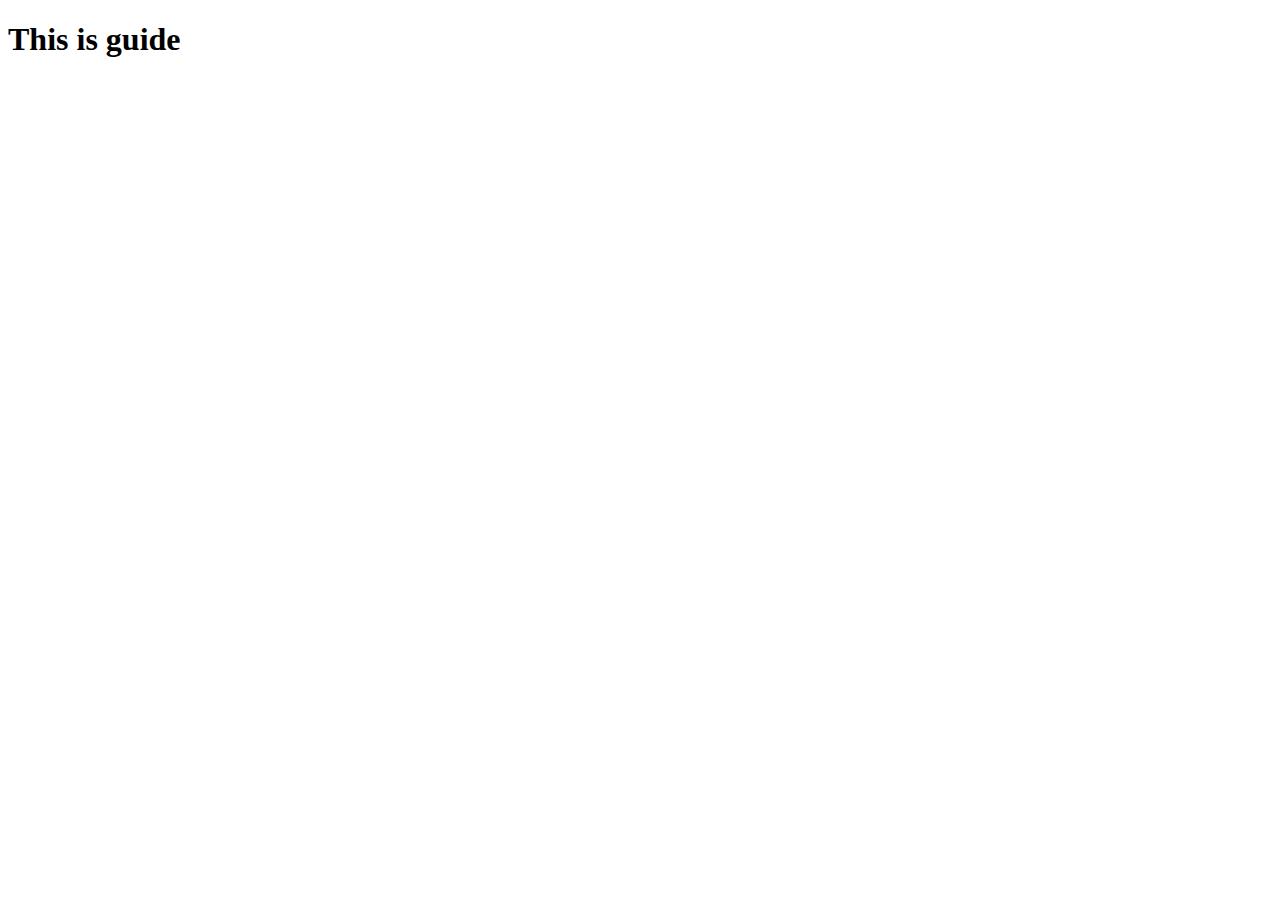
==== pradham/static/guide.html @ 5bf38ac7 "done: users api" ====
<!DOCTYPE html>
<html lang="en">
<head>
    <meta charset="UTF-8">
    <meta name="viewport" content="width=device-width, initial-scale=1.0">
    <title>Pradham . Guide</title>
</head>
<body>
    <h1>This is guide</h1>
</body>
</html>
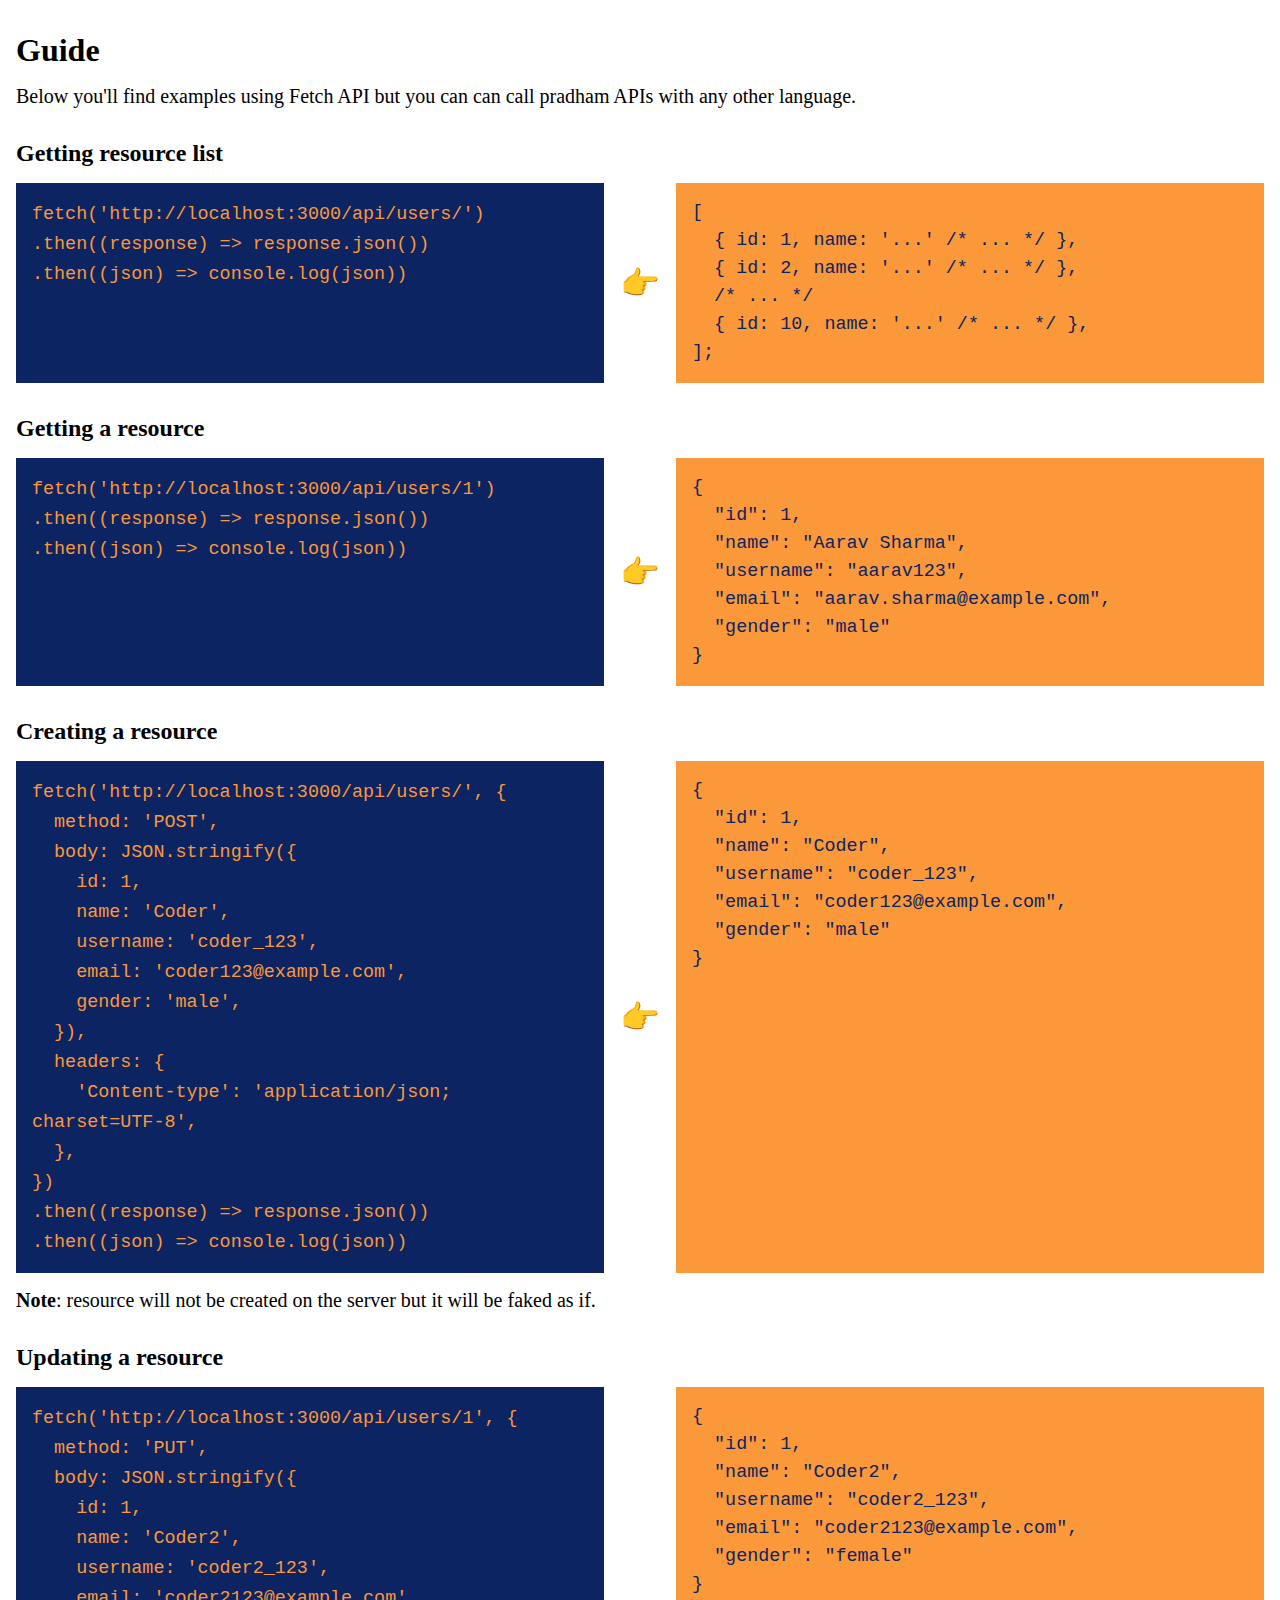
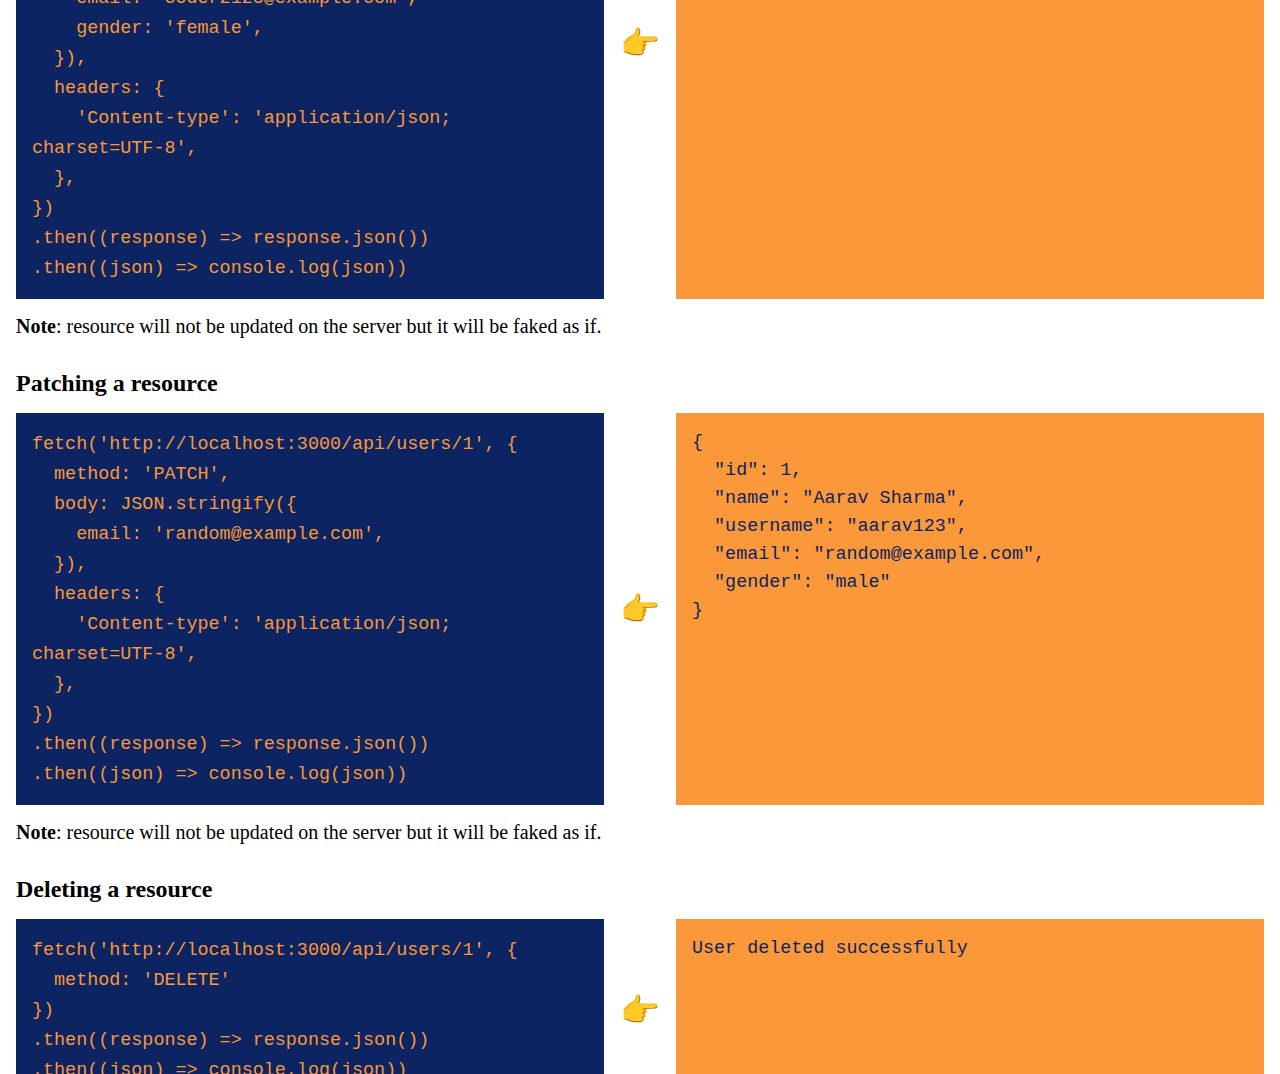
==== commit fd7ed793: "done: shuttle added" ====
--- a/pradham/static/guide.html
+++ b/pradham/static/guide.html
@@ -1,11 +1,276 @@
 <!DOCTYPE html>
 <html lang="en">
+
 <head>
     <meta charset="UTF-8">
     <meta name="viewport" content="width=device-width, initial-scale=1.0">
     <title>Pradham . Guide</title>
+    <link rel="stylesheet" href="./css/common.css">
+
+    <style>
+        body {
+            padding: 2rem 1rem;
+        }
+
+        p {
+            font-size: 1.25rem;
+            margin-top: 1rem;
+        }
+
+        .example {
+            margin-top: 2rem;
+        }
+
+        .example-heading {
+            margin-bottom: 1rem;
+        }
+
+        .example-preview {
+            display: flex;
+            justify-content: flex-start;
+            align-items: stretch;
+            gap: 1rem;
+        }
+
+        .example-code,
+        .example-response {
+            padding: 1rem;
+            font-size: 1.15rem;
+            line-height: 1.75rem;
+            flex: 1;
+            display: flex;
+        }
+
+        .example-code {
+            background-color: var(--bg-code);
+            color: var(--color-code);
+        }
+
+        .example-response {
+            background-color: var(--color-code);
+            color: var(--bg-code);
+        }
+
+        .indicator {
+            font-size: 2rem;
+            align-self: center;
+        }
+
+        .indicator.sm {
+            display: none;
+        }
+
+        @media (max-width: 1020px) {
+            .example-preview {
+                flex-direction: column;
+            }
+
+            .indicator.lg {
+                display: none;
+            };
+            
+            .indicator.sm {
+                display: block;
+            }
+        }
+    </style>
 </head>
+
 <body>
-    <h1>This is guide</h1>
+    <h1>Guide</h1>
+    <p>Below you'll find examples using Fetch API but you can can call pradham APIs with any other language.</p>
+
+    <div class="example">
+        <h2 class="example-heading">Getting resource list</h2>
+        <div class="example-preview">
+            <div class="example-code">
+                <div>
+                    <code>
+                        fetch('http://localhost:3000/api/users/')<br/>
+                        .then((response) => response.json())<br/>
+                        .then((json) => console.log(json))
+                    </code>
+                </div>
+            </div>
+            <div class="indicator lg">👉</div>
+            <div class="indicator sm">👇</div>
+            <div class="example-response">
+                <code>
+                [<br/>&nbsp;&nbsp;{ id: 1, name: '...' /* ... */ },<br/>
+                &nbsp;&nbsp;{ id: 2, name: '...' /* ... */ },<br/>
+                &nbsp;&nbsp;/* ... */<br/>
+                &nbsp;&nbsp;{ id: 10, name: '...' /* ... */ },<br/>
+                ];
+                </code>
+            </div>
+        </div>
+    </div>
+
+    <div class="example">
+        <h2 class="example-heading">Getting a resource</h2>
+        <div class="example-preview">
+            <div class="example-code">
+                <div>
+                    <code>
+                        fetch('http://localhost:3000/api/users/1')<br/>
+                        .then((response) => response.json())<br/>
+                        .then((json) => console.log(json))
+                    </code>
+                </div>
+            </div>
+            <div class="indicator lg">👉</div>
+            <div class="indicator sm">👇</div>
+            <div class="example-response">
+                <code>
+                {<br/>&nbsp;&nbsp;"id": 1,<br/>
+                &nbsp;&nbsp;"name": "Aarav Sharma",<br/>
+                &nbsp;&nbsp;"username": "aarav123",<br/>
+                &nbsp;&nbsp;"email": "aarav.sharma@example.com",<br/>
+                &nbsp;&nbsp;"gender": "male"<br/>
+                }
+                </code>
+            </div>
+        </div>
+    </div>
+
+    <div class="example">
+        <h2 class="example-heading">Creating a resource</h2>
+        <div class="example-preview">
+            <div class="example-code">
+                <div>
+                    <code>
+                        fetch('http://localhost:3000/api/users/', {<br/>
+                            &nbsp;&nbsp;method: 'POST',<br/>
+                            &nbsp;&nbsp;body: JSON.stringify({<br/>
+                                &nbsp;&nbsp;&nbsp;&nbsp;id: 1,<br/>
+                                &nbsp;&nbsp;&nbsp;&nbsp;name: 'Coder',<br/>
+                                &nbsp;&nbsp;&nbsp;&nbsp;username: 'coder_123',<br/>
+                                &nbsp;&nbsp;&nbsp;&nbsp;email: 'coder123@example.com',<br/>
+                                &nbsp;&nbsp;&nbsp;&nbsp;gender: 'male',<br/>
+                                &nbsp;&nbsp;}),<br/>
+                                &nbsp;&nbsp;headers: {<br/>
+                                    &nbsp;&nbsp;&nbsp;&nbsp;'Content-type': 'application/json; charset=UTF-8',<br/>
+                                    &nbsp;&nbsp;},<br/>
+                        })<br/>
+                        .then((response) => response.json())<br/>
+                        .then((json) => console.log(json))
+                    </code>
+                </div>
+            </div>
+            <div class="indicator lg">👉</div>
+            <div class="indicator sm">👇</div>
+            <div class="example-response">
+                <code>
+                    {<br/>&nbsp;&nbsp;"id": 1,<br/>
+                    &nbsp;&nbsp;"name": "Coder",<br/>
+                    &nbsp;&nbsp;"username": "coder_123",<br/>
+                    &nbsp;&nbsp;"email": "coder123@example.com",<br/>
+                    &nbsp;&nbsp;"gender": "male"<br/>
+                    }
+                </code>
+            </div>
+        </div>
+    </div>
+    <p><b>Note</b>: resource will not be created on the server but it will be faked as if.</p>
+
+    <div class="example">
+        <h2 class="example-heading">Updating a resource</h2>
+        <div class="example-preview">
+            <div class="example-code">
+                <div>
+                    <code>
+                        fetch('http://localhost:3000/api/users/1', {<br/>
+                            &nbsp;&nbsp;method: 'PUT',<br/>
+                            &nbsp;&nbsp;body: JSON.stringify({<br/>
+                                &nbsp;&nbsp;&nbsp;&nbsp;id: 1,<br/>
+                                &nbsp;&nbsp;&nbsp;&nbsp;name: 'Coder2',<br/>
+                                &nbsp;&nbsp;&nbsp;&nbsp;username: 'coder2_123',<br/>
+                                &nbsp;&nbsp;&nbsp;&nbsp;email: 'coder2123@example.com',<br/>
+                                &nbsp;&nbsp;&nbsp;&nbsp;gender: 'female',<br/>
+                                &nbsp;&nbsp;}),<br/>
+                                &nbsp;&nbsp;headers: {<br/>
+                                    &nbsp;&nbsp;&nbsp;&nbsp;'Content-type': 'application/json; charset=UTF-8',<br/>
+                                    &nbsp;&nbsp;},<br/>
+                        })<br/>
+                        .then((response) => response.json())<br/>
+                        .then((json) => console.log(json))
+                    </code>
+                </div>
+            </div>
+            <div class="indicator lg">👉</div>
+            <div class="indicator sm">👇</div>
+            <div class="example-response">
+                <code>
+                    {<br/>&nbsp;&nbsp;"id": 1,<br/>
+                    &nbsp;&nbsp;"name": "Coder2",<br/>
+                    &nbsp;&nbsp;"username": "coder2_123",<br/>
+                    &nbsp;&nbsp;"email": "coder2123@example.com",<br/>
+                    &nbsp;&nbsp;"gender": "female"<br/>
+                    }
+                </code>
+            </div>
+        </div>
+    </div>
+    <p><b>Note</b>: resource will not be updated on the server but it will be faked as if.</p>
+
+    <div class="example">
+        <h2 class="example-heading">Patching a resource</h2>
+        <div class="example-preview">
+            <div class="example-code">
+                <div>
+                    <code>
+                        fetch('http://localhost:3000/api/users/1', {<br/>
+                            &nbsp;&nbsp;method: 'PATCH',<br/>
+                            &nbsp;&nbsp;body: JSON.stringify({<br/>
+                                &nbsp;&nbsp;&nbsp;&nbsp;email: 'random@example.com',<br/>
+                                &nbsp;&nbsp;}),<br/>
+                                &nbsp;&nbsp;headers: {<br/>
+                                    &nbsp;&nbsp;&nbsp;&nbsp;'Content-type': 'application/json; charset=UTF-8',<br/>
+                                    &nbsp;&nbsp;},<br/>
+                        })<br/>
+                        .then((response) => response.json())<br/>
+                        .then((json) => console.log(json))
+                    </code>
+                </div>
+            </div>
+            <div class="indicator lg">👉</div>
+            <div class="indicator sm">👇</div>
+            <div class="example-response">
+                <code>
+                    {<br/>&nbsp;&nbsp;"id": 1,<br/>
+                    &nbsp;&nbsp;"name": "Aarav Sharma",<br/>
+                    &nbsp;&nbsp;"username": "aarav123",<br/>
+                    &nbsp;&nbsp;"email": "random@example.com",<br/>
+                    &nbsp;&nbsp;"gender": "male"<br/>
+                    }
+                    </code>
+            </div>
+        </div>
+    </div>
+    <p><b>Note</b>: resource will not be updated on the server but it will be faked as if.</p>
+
+    <div class="example">
+        <h2 class="example-heading">Deleting a resource</h2>
+        <div class="example-preview">
+            <div class="example-code">
+                <div>
+                    <code>
+                        fetch('http://localhost:3000/api/users/1', {<br/>
+                            &nbsp;&nbsp;method: 'DELETE'<br/>
+                        })<br/>
+                        .then((response) => response.json())<br/>
+                        .then((json) => console.log(json))
+                    </code>
+                </div>
+            </div>
+            <div class="indicator lg">👉</div>
+            <div class="indicator sm">👇</div>
+            <div class="example-response">
+                <code>User deleted successfully</code>
+            </div>
+        </div>
+    </div>
+    <p><b>Note</b>: resource will not be deleted on the server but it will be faked as if.</p>
 </body>
+
 </html>--- a/pradham/static/css/common.css
+++ b/pradham/static/css/common.css
@@ -0,0 +1,12 @@
+:root {
+    --bg-one: red;
+    --bg-code: #0c2461;
+
+    --color-code: #fa983a;
+}
+
+* {
+    margin: 0;
+    padding: 0;
+    box-sizing: border-box;
+}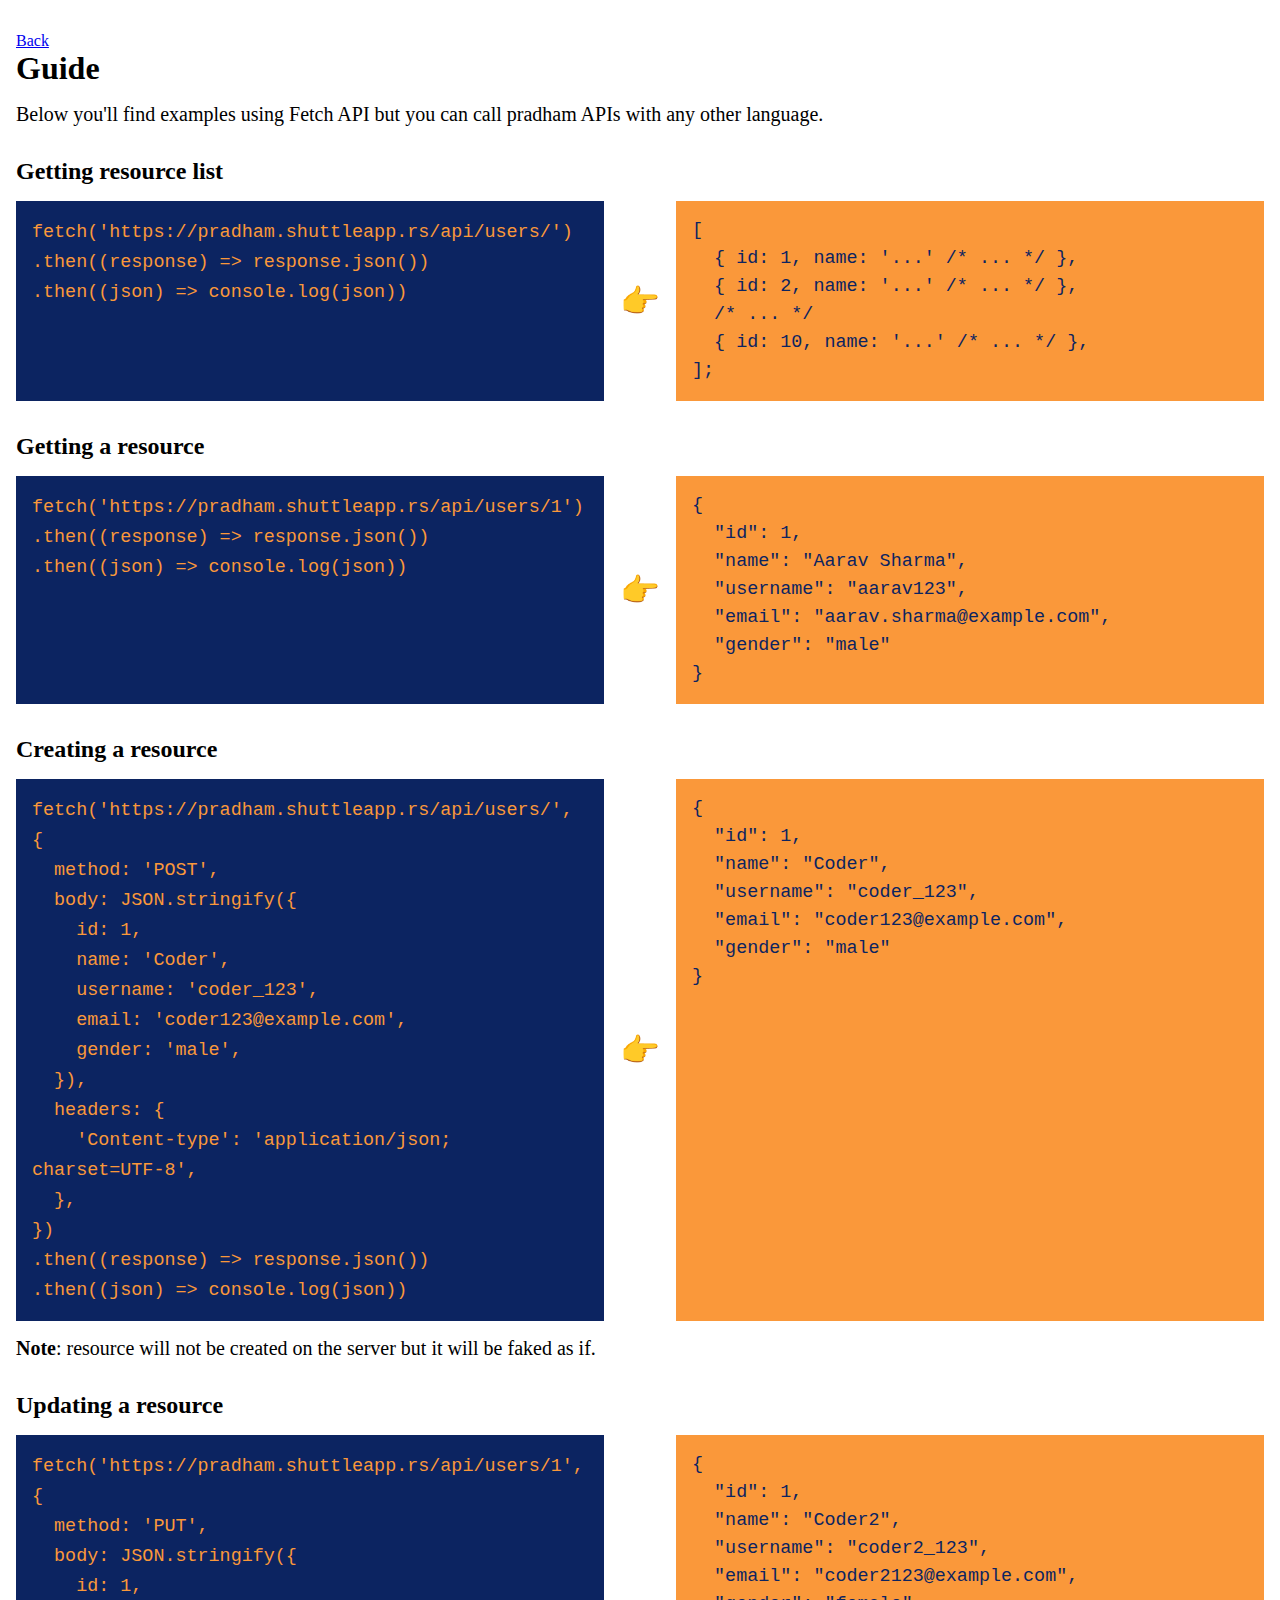
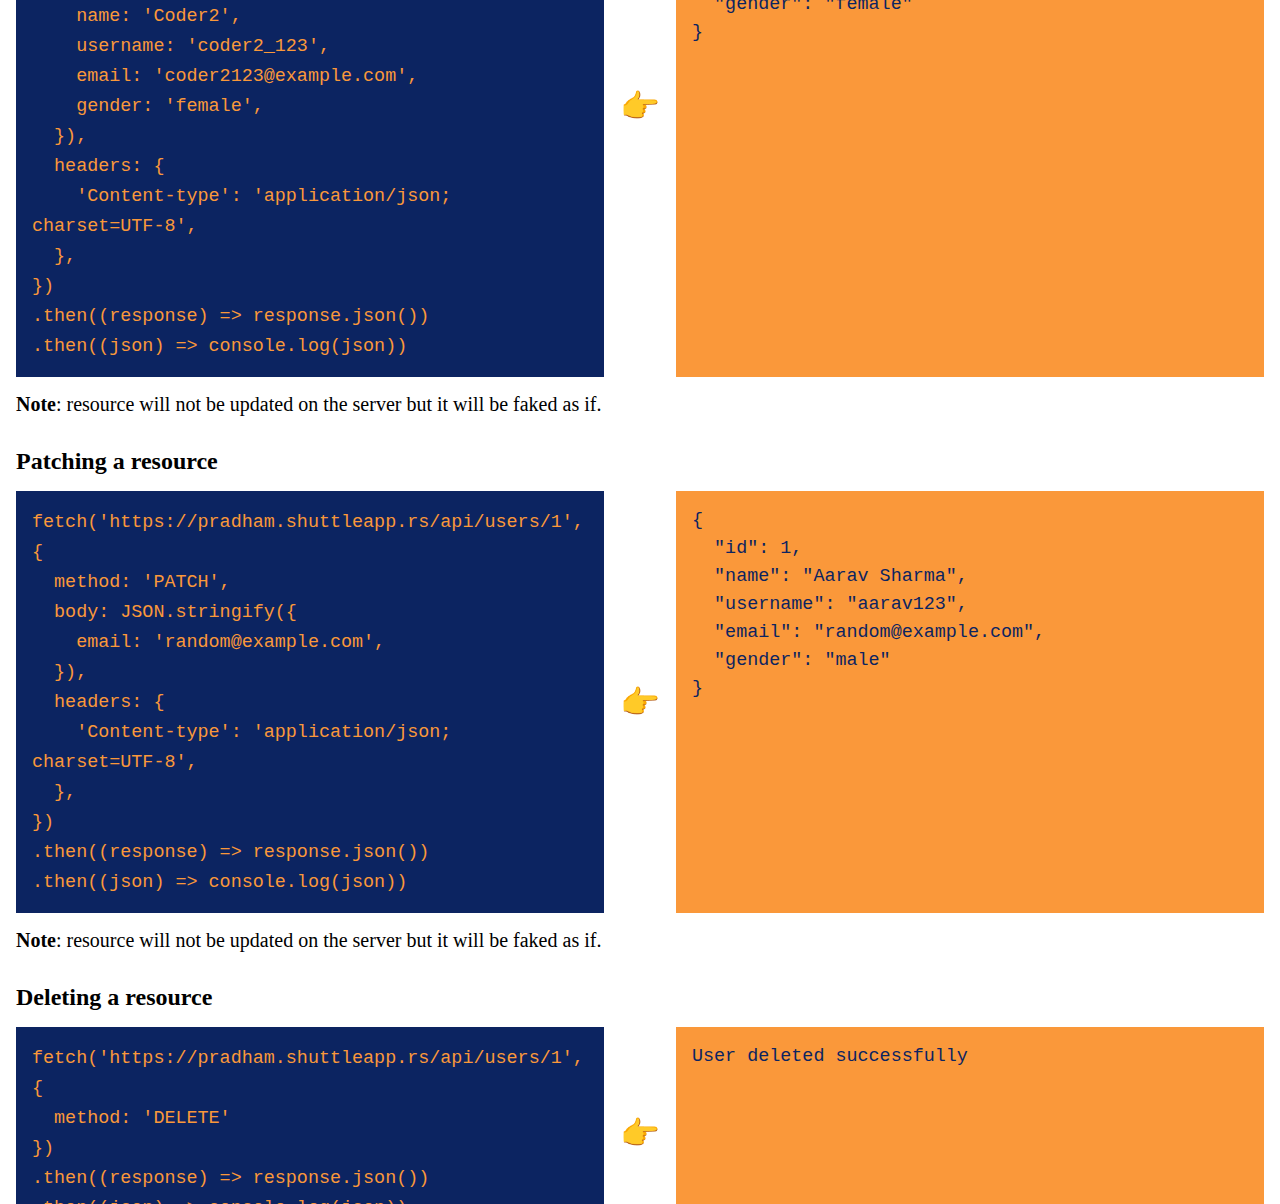
==== commit 154d2b40: "hotfix: spelling mistakes adjusted" ====
--- a/pradham/static/guide.html
+++ b/pradham/static/guide.html
@@ -77,8 +77,11 @@
 </head>
 
 <body>
+    <div>
+        <a href="/">Back</a>
+    </div>
     <h1>Guide</h1>
-    <p>Below you'll find examples using Fetch API but you can can call pradham APIs with any other language.</p>
+    <p>Below you'll find examples using Fetch API but you can call pradham APIs with any other language.</p>
 
     <div class="example">
         <h2 class="example-heading">Getting resource list</h2>
@@ -86,7 +89,7 @@
             <div class="example-code">
                 <div>
                     <code>
-                        fetch('http://localhost:3000/api/users/')<br/>
+                        fetch('https://pradham.shuttleapp.rs/api/users/')<br/>
                         .then((response) => response.json())<br/>
                         .then((json) => console.log(json))
                     </code>
@@ -112,7 +115,7 @@
             <div class="example-code">
                 <div>
                     <code>
-                        fetch('http://localhost:3000/api/users/1')<br/>
+                        fetch('https://pradham.shuttleapp.rs/api/users/1')<br/>
                         .then((response) => response.json())<br/>
                         .then((json) => console.log(json))
                     </code>
@@ -139,7 +142,7 @@
             <div class="example-code">
                 <div>
                     <code>
-                        fetch('http://localhost:3000/api/users/', {<br/>
+                        fetch('https://pradham.shuttleapp.rs/api/users/', {<br/>
                             &nbsp;&nbsp;method: 'POST',<br/>
                             &nbsp;&nbsp;body: JSON.stringify({<br/>
                                 &nbsp;&nbsp;&nbsp;&nbsp;id: 1,<br/>
@@ -179,7 +182,7 @@
             <div class="example-code">
                 <div>
                     <code>
-                        fetch('http://localhost:3000/api/users/1', {<br/>
+                        fetch('https://pradham.shuttleapp.rs/api/users/1', {<br/>
                             &nbsp;&nbsp;method: 'PUT',<br/>
                             &nbsp;&nbsp;body: JSON.stringify({<br/>
                                 &nbsp;&nbsp;&nbsp;&nbsp;id: 1,<br/>
@@ -219,7 +222,7 @@
             <div class="example-code">
                 <div>
                     <code>
-                        fetch('http://localhost:3000/api/users/1', {<br/>
+                        fetch('https://pradham.shuttleapp.rs/api/users/1', {<br/>
                             &nbsp;&nbsp;method: 'PATCH',<br/>
                             &nbsp;&nbsp;body: JSON.stringify({<br/>
                                 &nbsp;&nbsp;&nbsp;&nbsp;email: 'random@example.com',<br/>
@@ -255,7 +258,7 @@
             <div class="example-code">
                 <div>
                     <code>
-                        fetch('http://localhost:3000/api/users/1', {<br/>
+                        fetch('https://pradham.shuttleapp.rs/api/users/1', {<br/>
                             &nbsp;&nbsp;method: 'DELETE'<br/>
                         })<br/>
                         .then((response) => response.json())<br/>
